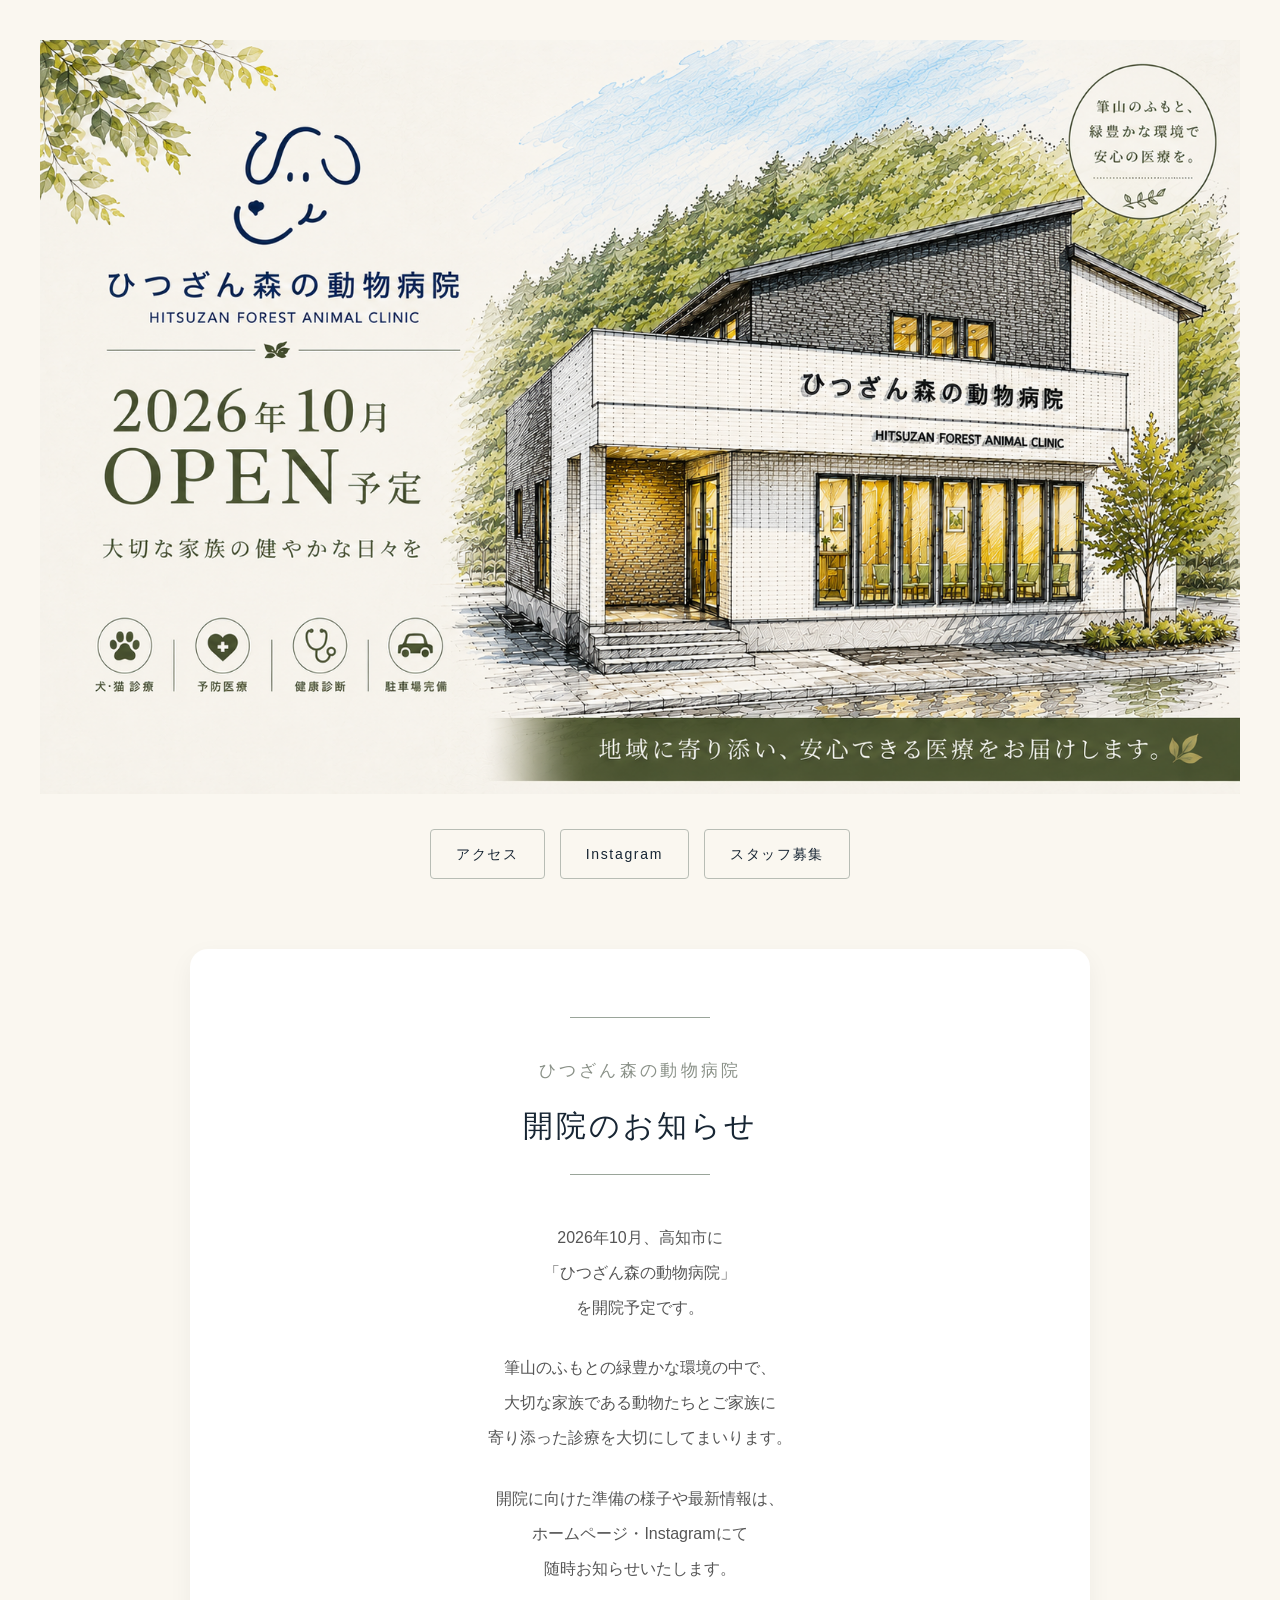
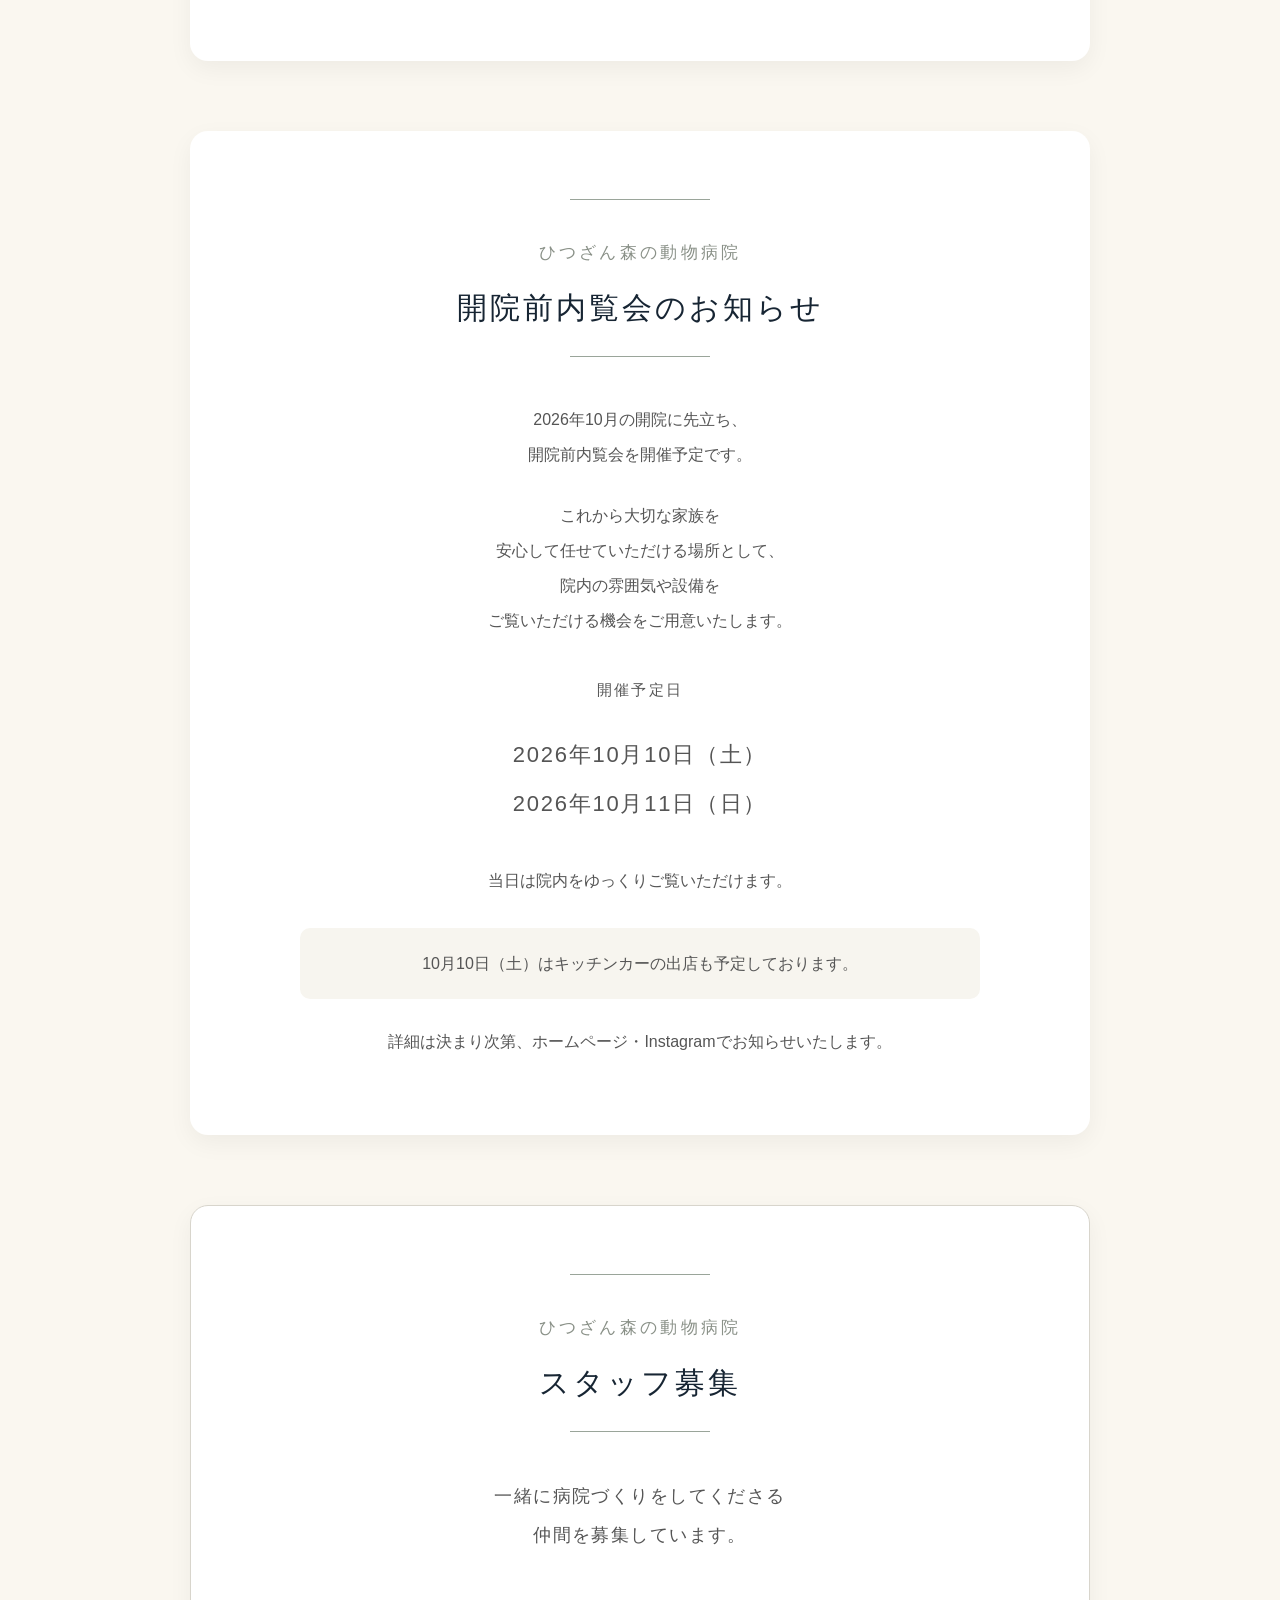
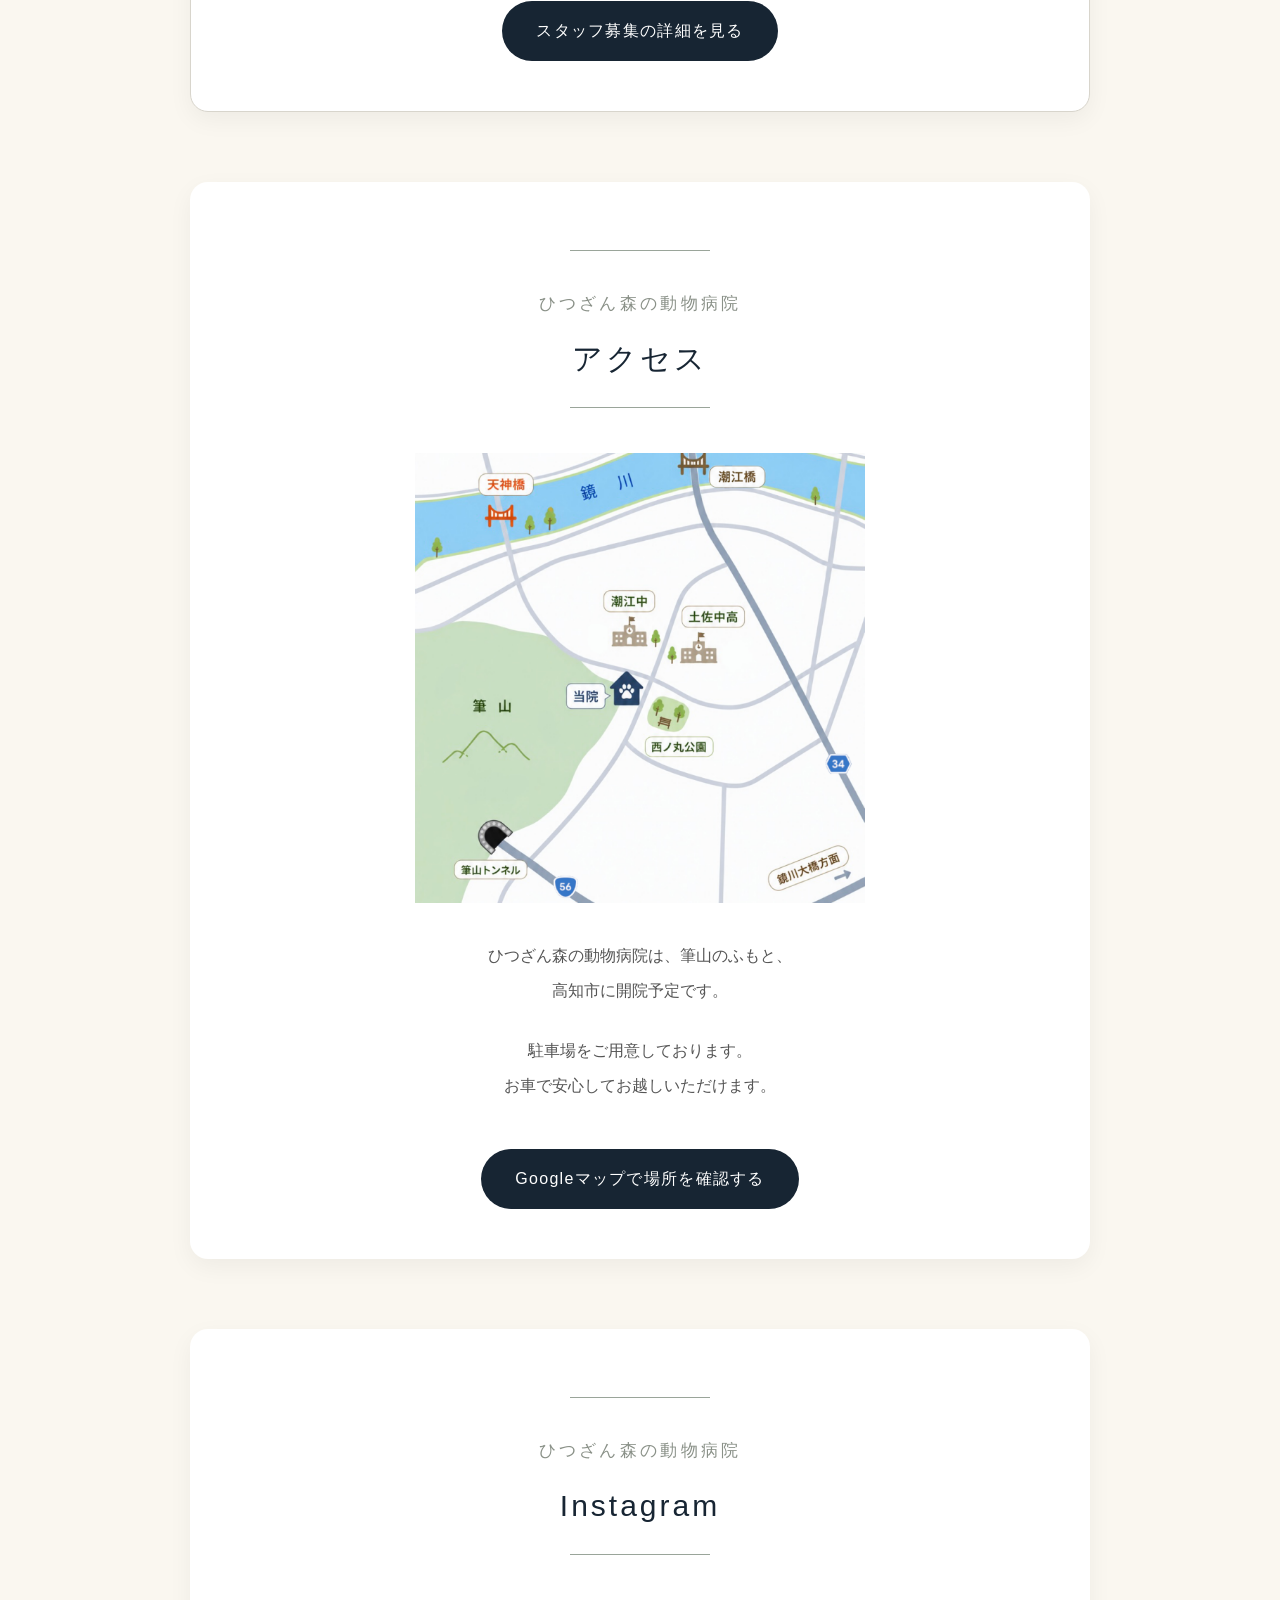
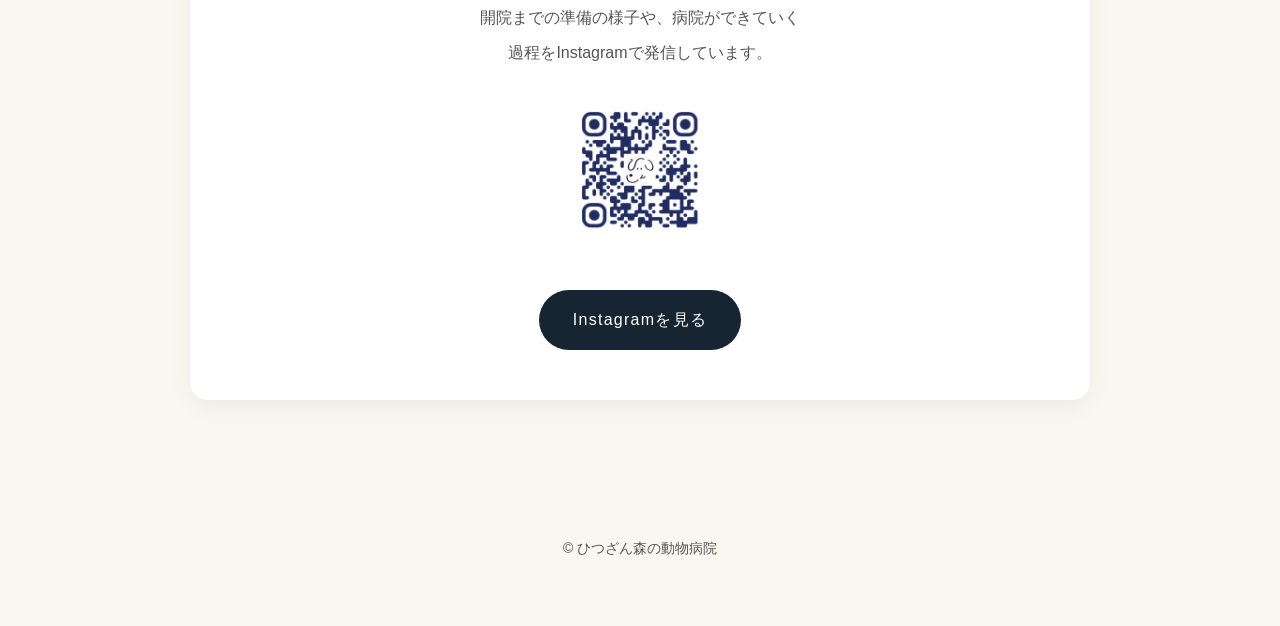
==== index.html @ b9ddb733 "ホームページ仮公開版完成" ====
<!DOCTYPE html>
<html lang="ja">

<head>

<meta charset="UTF-8">

<meta name="viewport" content="width=device-width, initial-scale=1.0">


<title>
ひつざん森の動物病院｜高知市の動物病院｜2026年10月開院予定
</title>


<link rel="stylesheet" href="style.css">
<link rel="icon" href="images/favicon.png">
<meta property="og:title" content="ひつざん森の動物病院｜2026年10月開院予定">

<meta property="og:description" content="筆山のふもとの緑豊かな環境の中で、大切な家族である動物たちとご家族に寄り添った診療を大切にしてまいります。">

<meta property="og:image" content="images/ogp.jpg">

<meta property="og:type" content="website">

<meta property="og:locale" content="ja_JP">
</head>



<body>



<!-- トップ画像 -->

<header class="hero">

<picture>

<source media="(max-width:768px)" srcset="images/hero-sp.jpg">

<img src="images/hero-pc.jpg" alt="ひつざん森の動物病院">

</picture>

</header>

<!-- クイックリンク -->

<div class="quick-links">

<a href="#access">

アクセス

</a>

<a href="#instagram">

Instagram

</a>


<a href="recruit.html">

スタッフ募集

</a>


</div>




<!-- 開院のお知らせ -->


<section class="section">


<h2>

<span class="clinic-name">
ひつざん森の動物病院
</span>

<br>

開院のお知らせ

</h2>



<p class="center-text">

2026年10月、高知市に<br>
「ひつざん森の動物病院」<br>
を開院予定です。

</p>


<p class="center-text">

筆山のふもとの緑豊かな環境の中で、<br>
大切な家族である動物たちとご家族に<br>
寄り添った診療を大切にしてまいります。

</p>


<p class="center-text">
開院に向けた準備の様子や最新情報は、<br>
ホームページ・Instagramにて<br>
随時お知らせいたします。
</p>


</section>








<!-- 内覧会 -->


<section class="section">


<h2>

<span class="clinic-name">
ひつざん森の動物病院
</span>

<br>

開院前内覧会のお知らせ

</h2>



<p class="center-text">

2026年10月の開院に先立ち、<br>
開院前内覧会を開催予定です。

</p>


<p class="center-text">

これから大切な家族を<br>
安心して任せていただける場所として、<br>
院内の雰囲気や設備を<br>
ご覧いただける機会をご用意いたします。

</p>



<div class="event-date">

<p class="date-title">
開催予定日
</p>

<p class="date">

2026年10月10日（土）

<br>

2026年10月11日（日）

</p>

</div>



<p class="center-text">
当日は院内をゆっくりご覧いただけます。
</p>



<p class="event-note">
10月10日（土）はキッチンカーの出店も予定しております。
</p>



<p class="center-text">
詳細は決まり次第、ホームページ・Instagramでお知らせいたします。
</p>


</section>









<!-- スタッフ募集 -->


<section class="section recruit" id="recruit">


<h2>

<span class="clinic-name">
ひつざん森の動物病院
</span>

<br>

スタッフ募集

</h2>



<p class="recruit-message">

一緒に病院づくりをしてくださる<br>
仲間を募集しています。

</p>



<a href="recruit.html" class="button">

スタッフ募集の詳細を見る

</a>


</section>







<!-- アクセス -->


<section class="section access" id="access">

<h2>

<span class="clinic-name">
ひつざん森の動物病院
</span>

<br>

アクセス

</h2>



<div class="access-map">

<img src="images/map.png" alt="ひつざん森の動物病院アクセス">

</div>



<p class="access-text">

ひつざん森の動物病院は、筆山のふもと、<br>
高知市に開院予定です。

</p>



<p class="parking-text">

駐車場をご用意しております。<br>
お車で安心してお越しいただけます。

</p>


<div class="access-button">

<a href="GoogleマップURL" target="_blank" class="button">

Googleマップで場所を確認する

</a>

</div>



</section>









<!-- Instagram -->


<section class="section instagram" id="instagram">


<h2>

<span class="clinic-name">
ひつざん森の動物病院
</span>

<br>

Instagram

</h2>



<p class="instagram-text">

開院までの準備の様子や、病院ができていく<br>
過程をInstagramで発信しています。

</p>



<div class="instagram-qr">

<img src="images/instagram-qr.png" alt="ひつざん森の動物病院 Instagram">

</div>



<a href="https://www.instagram.com/hitsuzan.forest.ac/" target="_blank" class="button">

Instagramを見る

</a>



</section>









<footer>


<p>
© ひつざん森の動物病院
</p>


</footer>



</body>


</html>
---- style.css ----
/* =================================
   ひつざん森の動物病院
   仮ホームページ Ver.4
================================= */


/* ---------- 基本設定 ---------- */

* {
    box-sizing: border-box;
}


body {

    margin: 0;

    padding: 0;

    color: #555555;

    background-color: #faf7f0;


    font-family:
        "Noto Sans JP",
        "Hiragino Kaku Gothic ProN",
        sans-serif;


    line-height: 2;

}



/* ---------- トップ画像 ---------- */


.hero {

    width: 100%;

    max-width: 1200px;

    margin: 40px auto 0;

}


.hero img {

    width: 100%;

    height: auto;

    display: block;

}




/* ---------- カード ---------- */


.section {

    max-width: 900px;

    margin: 70px auto;


    padding: 50px 45px;


    background-color: #ffffff;


    border-radius:18px;


    box-shadow:
    0 8px 25px rgba(0,0,0,0.05);

}





/* ---------- 見出し ---------- */


.section h2 {


    position:relative;


    margin-top:0;

    margin-bottom:45px;


    color:#172533;


    font-size:30px;


    font-weight:500;


    letter-spacing:0.1em;


    text-align:center;


}



.clinic-name {


    display:inline-block;


    font-size:0.55em;


    letter-spacing:0.2em;


    color:#8a9188;


    margin-bottom:8px;


}



/* 見出し線 */

.section h2::before,
.section h2::after {


    content:"";


    display:block;


    width:140px;


    height:1px;


    background-color:#9aa59a;


    margin:18px auto;


}





/* ---------- 本文 ---------- */


.section p {


    max-width:680px;


    margin-left:auto;

    margin-right:auto;


    margin-bottom:25px;


    color:#555555;


    line-height:2.2;


}





/* 中央寄せ文章 */

.center-text {


    text-align:center;


}





/* ---------- 日付など ---------- */


.event-date {


    text-align:center;


    margin:35px 0;


}


.date-title {


    color:#8a9188;


    font-size:15px;


    letter-spacing:0.15em;


}



.date {


    color:#172533;


    font-size:22px;


    line-height:2;


    letter-spacing:0.08em;


}




.event-note {


    padding:18px;


    margin-top:30px;


    text-align:center;


    background-color:#f7f5ef;


    border-radius:10px;


}





/* ---------- 地図 ---------- */


.section img {


    width:70%;


    max-width:450px;


    height:auto;


    display:block;


    margin:35px auto;


}


.access-text,
.parking-text {


    text-align:center;


}




/* ---------- ボタン ---------- */


.button {


    display:inline-block;


    padding:14px 34px;


    margin-top:20px;


    background-color:#172533;


    color:white;


    text-decoration:none;


    border-radius:40px;


    letter-spacing:0.08em;


}



.access-button {


    text-align:center;


}




/* ---------- スタッフ募集 ---------- */


.recruit {


    border:1px solid #d8d5cc;


    text-align:center;


}



.recruit-message {


    font-size:18px;


    color:#172533;


    letter-spacing:0.08em;


}



/* ---------- Instagram ---------- */


.instagram {


    text-align:center;


}


.instagram-qr img {


    width:150px;


    max-width:45%;


    display:block;


    margin:25px auto;


}




/* ---------- フッター ---------- */


footer {


    text-align:center;


    padding:50px 20px;


    color:#555;


    font-size:14px;


}





/* ---------- スマホ ---------- */


@media screen and (max-width:768px){


.hero {

    margin-top:20px;

}



.section {


    margin:40px 15px;


    padding:35px 25px;


    border-radius:14px;


}



.section h2 {


    font-size:24px;


    letter-spacing:0.08em;


}



.clinic-name {


    font-size:0.55em;


}



.section h2::before,
.section h2::after {


    width:90px;


}



.section p {


    font-size:15px;


}



.section img {


    width:90%;


}



.button {


    width:100%;


    text-align:center;


}



.instagram-qr img {


    width:120px;


}


}

/* recruitページ */

.recruit-header {

    text-align:center;

    padding:35px 20px 10px;

}


.recruit-header h1 {

    color:#172533;

    font-size:24px;

    font-weight:400;

    letter-spacing:0.15em;

    margin-bottom:10px;

}



.recruit-body {

    max-width:680px;

    margin:0 auto;

}



.recruit-body ul {

    padding-left:25px;

}



.recruit-body li {

    margin-bottom:15px;

}



.recruit-contact {

    text-align:center;

}

/* スマホ専用改行 */

.sp-only {

    display:none;

}


@media screen and (max-width:768px){


    .sp-only {

        display:inline;

    }


}

.recruit-intro h2 {

    margin-top:20px;

    font-size:32px;

}

@media screen and (max-width:768px){

    .recruit-intro h2 {

        font-size:24px;

    }

}

.recruit-header {

    margin-bottom:0;

}


.recruit-intro {

    margin-top:20px;

}

/* トップクイックリンク */

.quick-links {

    display:flex;

    justify-content:center;

    gap:15px;

    margin:35px auto 50px;

    flex-wrap:wrap;

}



.quick-links a {

    display:block;

    padding:10px 25px;

    border:1px solid #b8bdb5;

    border-radius:4px;

    text-decoration:none;

    color:#172533;

    letter-spacing:0.12em;

    background:transparent;

    font-size:14px;

    text-align:center;

}



.quick-links a:hover {

    background-color:#f5f3ed;

}



/* スマホ */

@media screen and (max-width:768px){

.quick-links {

    flex-wrap:nowrap;

    gap:8px;

}


.quick-links a {

    padding:9px 10px;

    font-size:12px;

    flex:1;

}

}
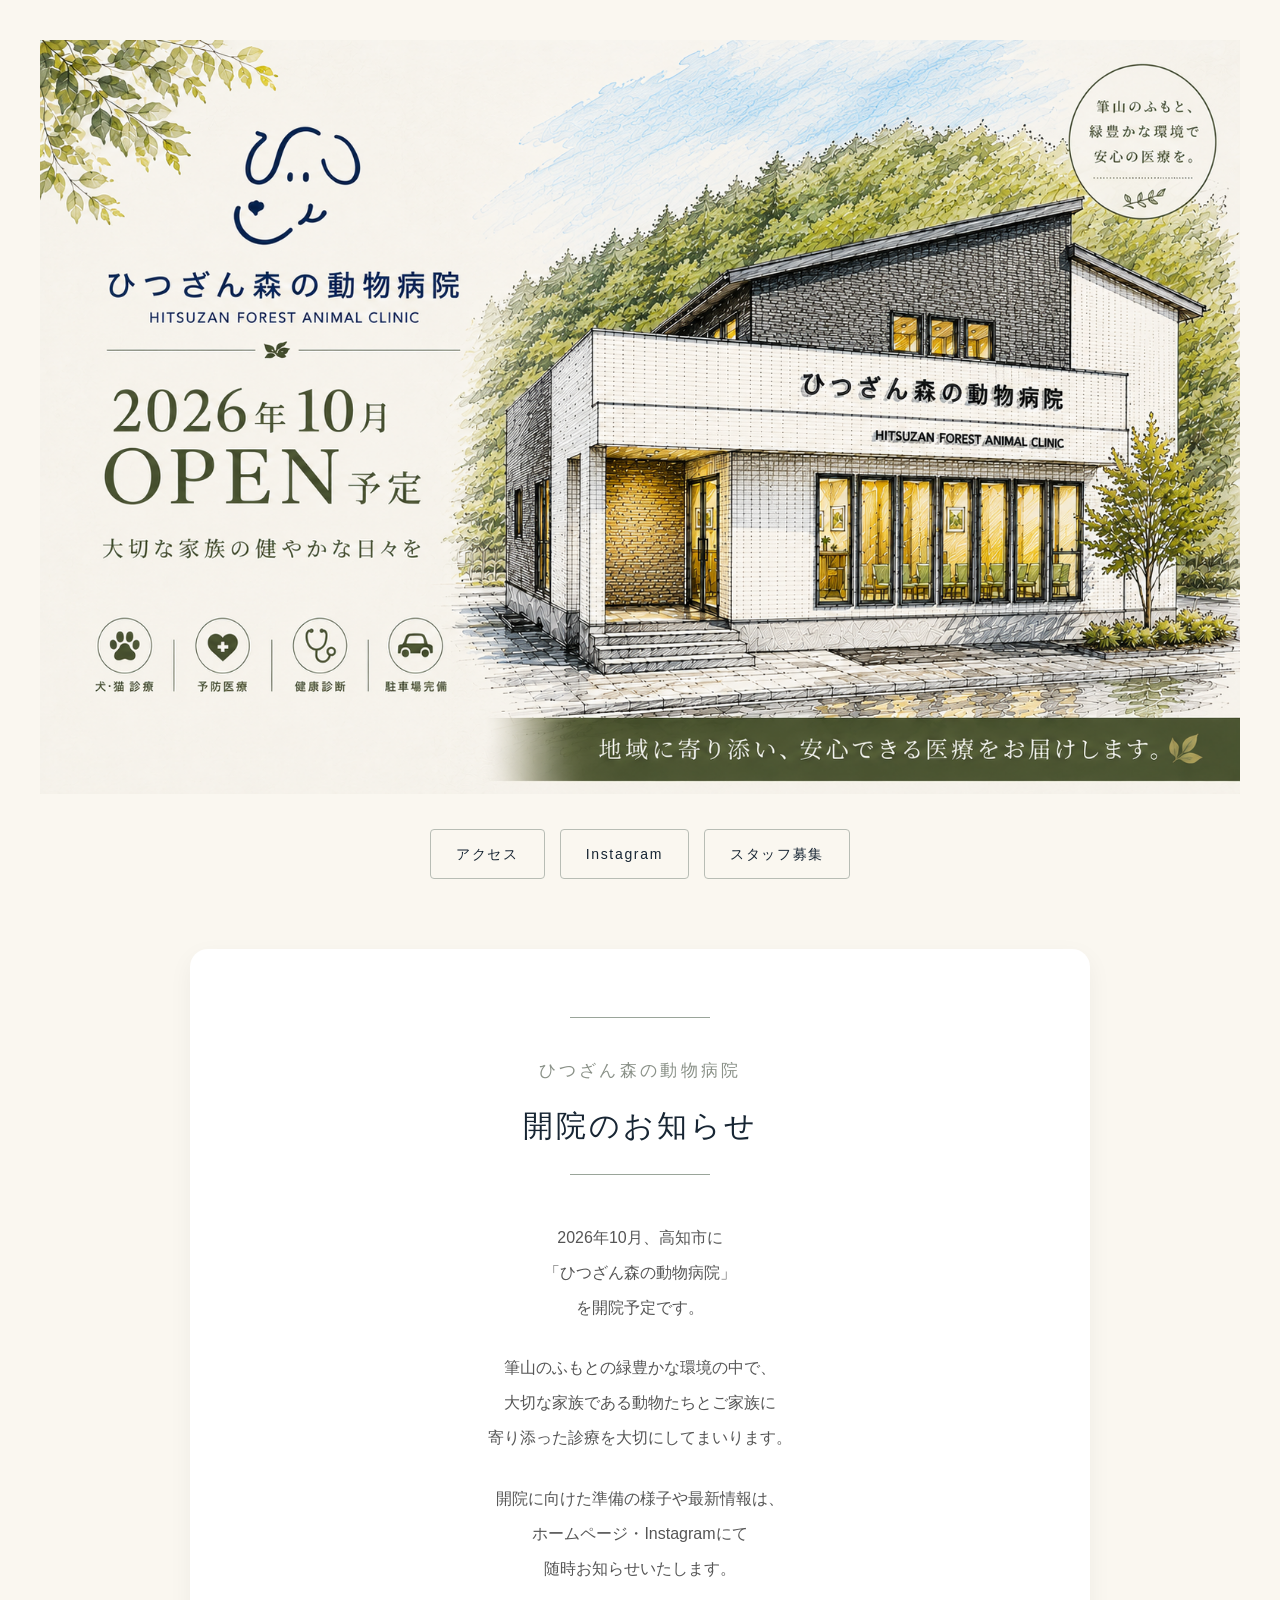
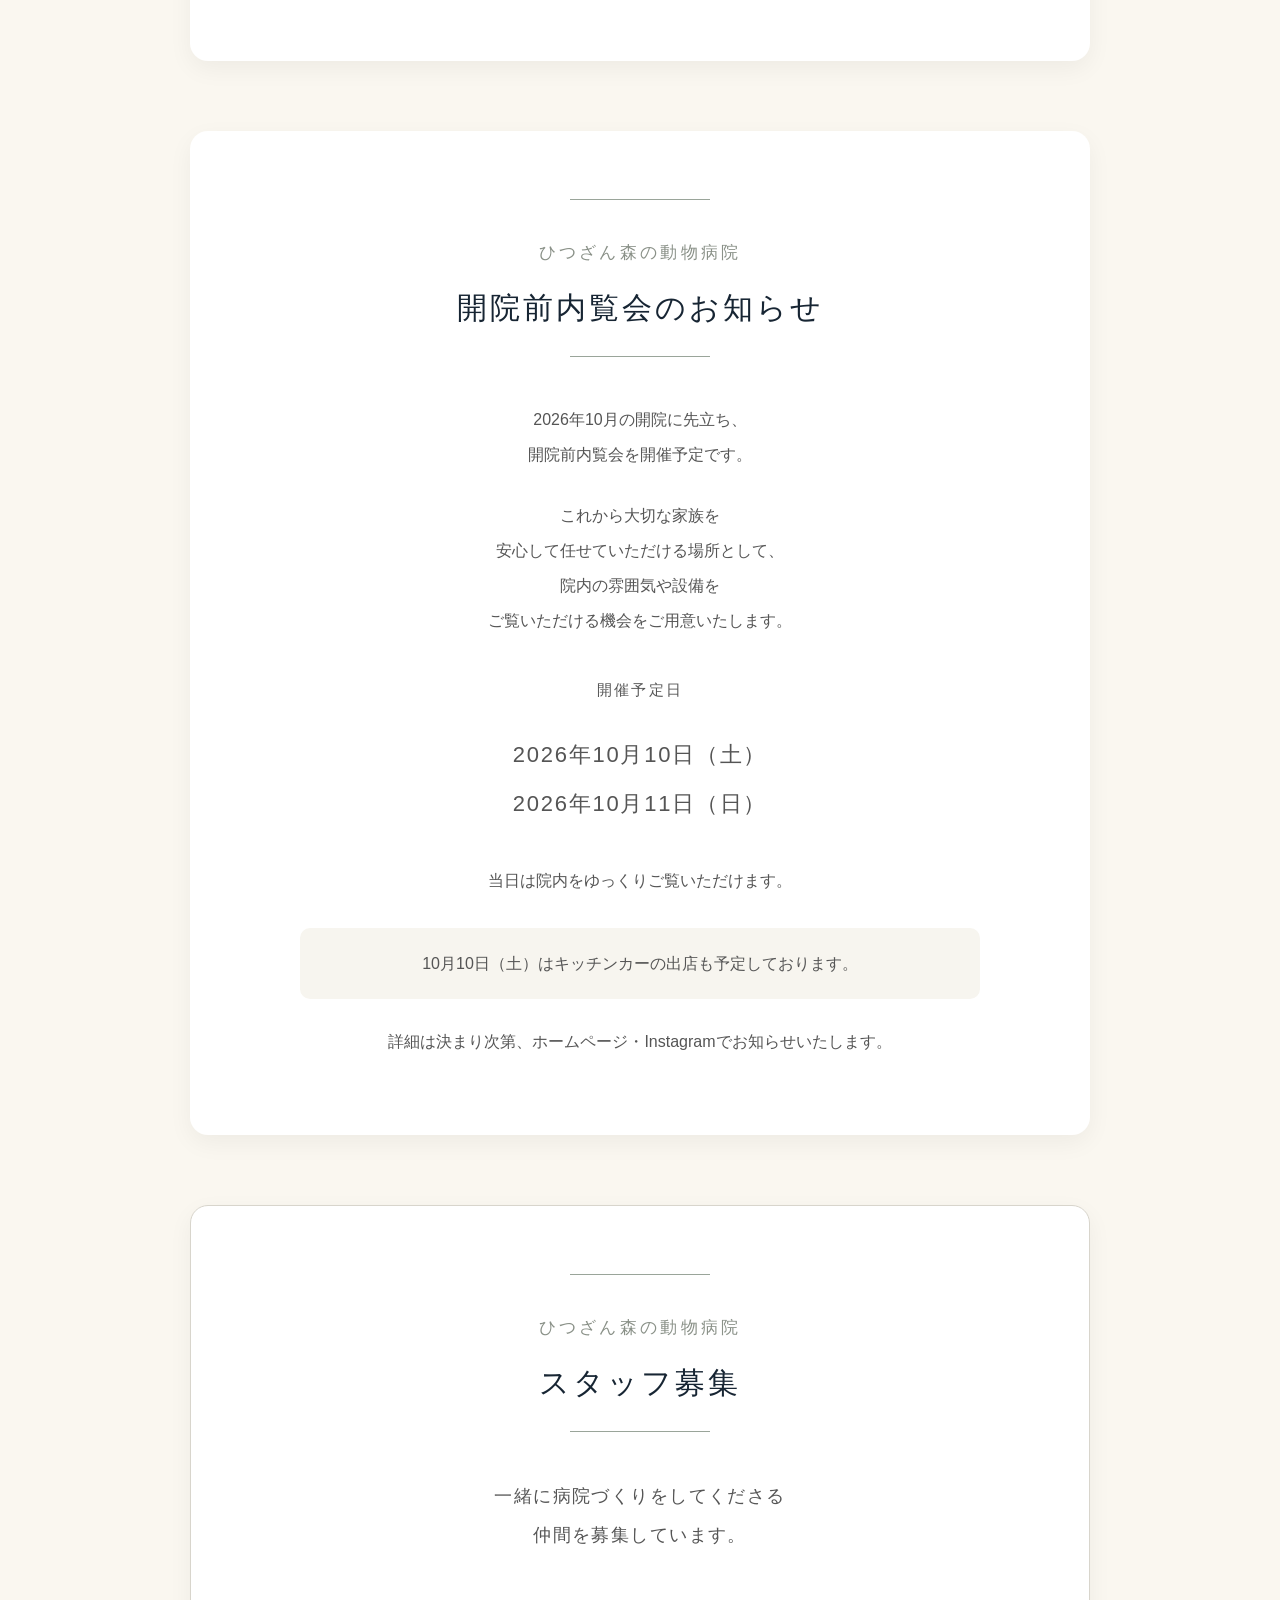
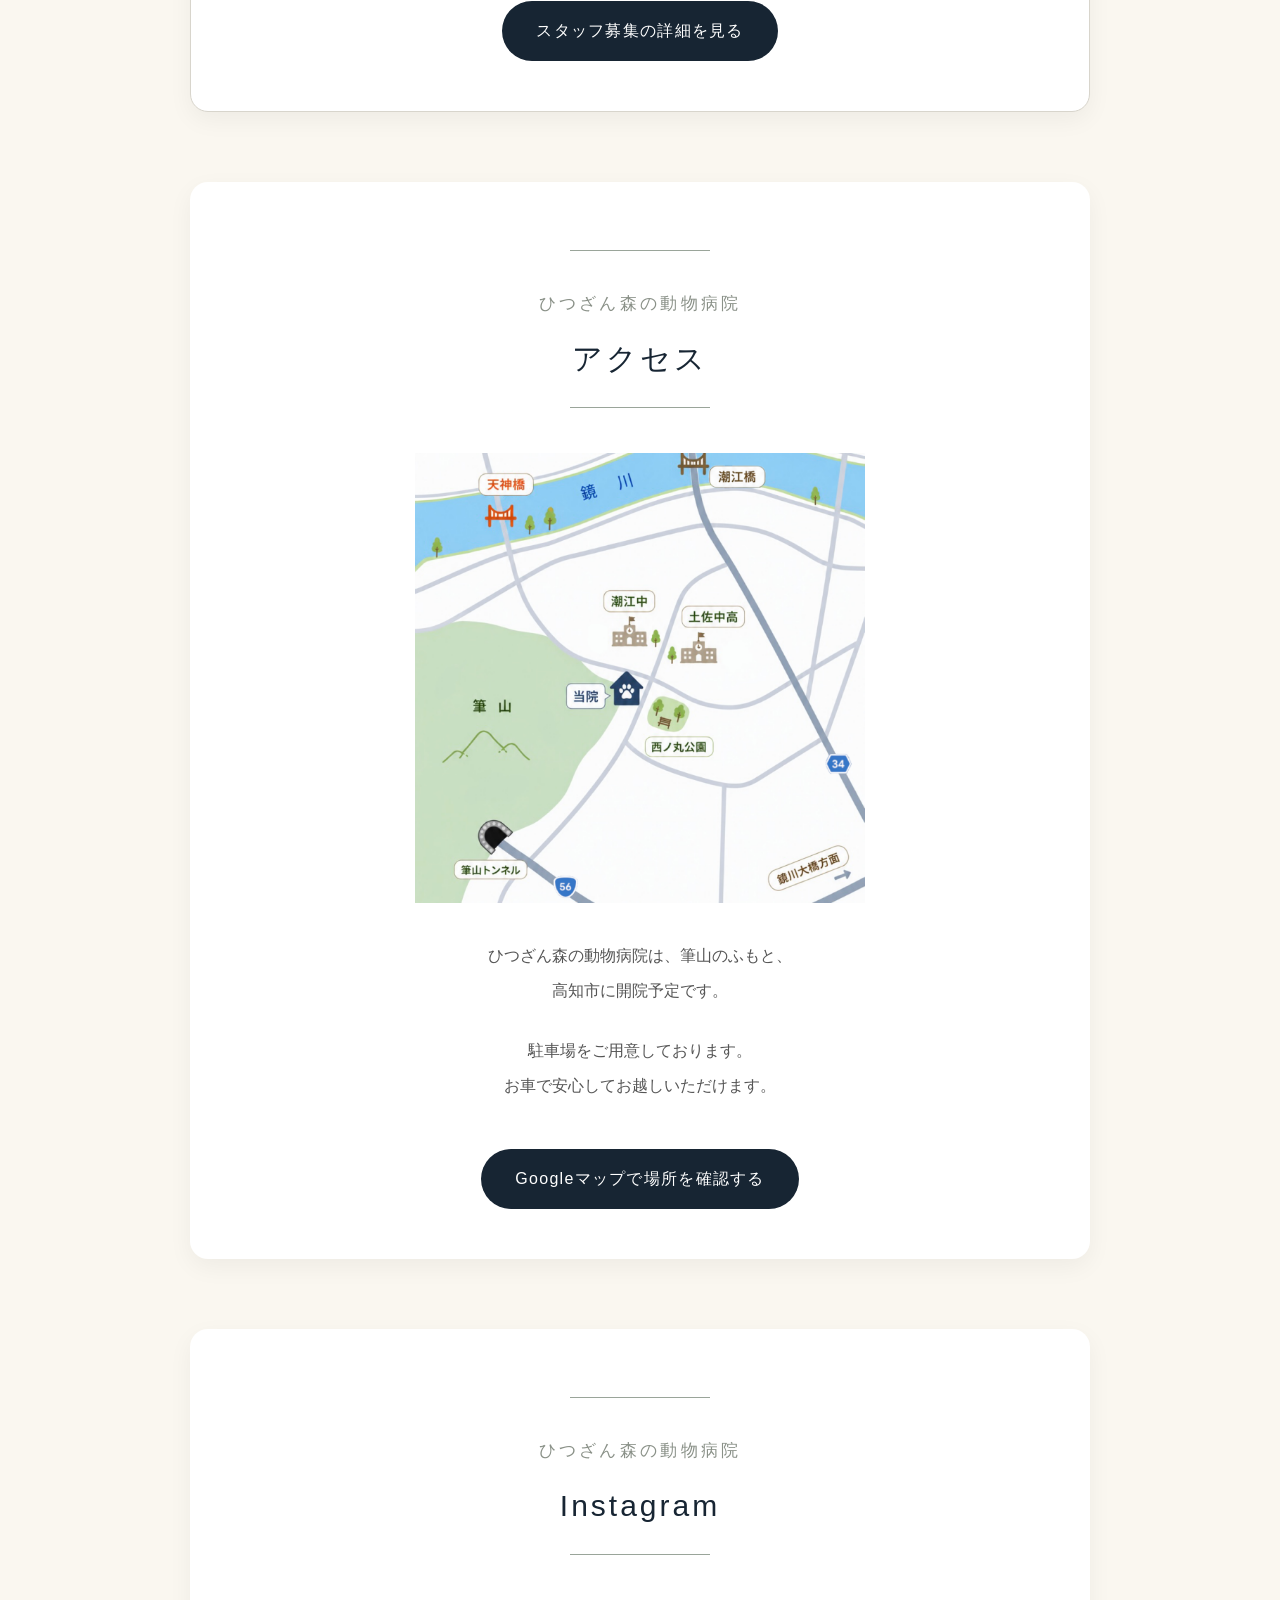
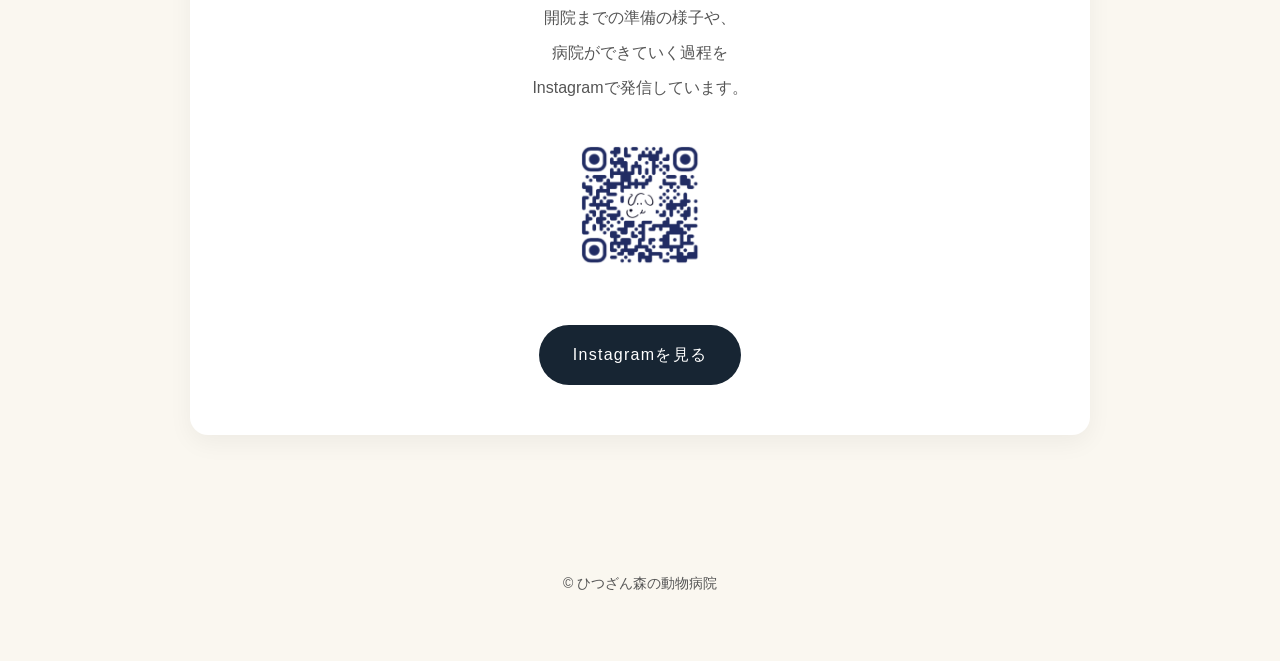
==== commit 47bed02f: "インスタ改行訂正" ====
--- a/index.html
+++ b/index.html
@@ -12,9 +12,19 @@
 ひつざん森の動物病院｜高知市の動物病院｜2026年10月開院予定
 </title>
 
-
+<!-- Google tag (gtag.js) -->
+<script async src="https://www.googletagmanager.com/gtag/js?id=G-FHLHRVP0L9"></script>
+<script>
+  window.dataLayer = window.dataLayer || [];
+  function gtag(){dataLayer.push(arguments);}
+  gtag('js', new Date());
+
+  gtag('config', 'G-FHLHRVP0L9');
+</script>
 <link rel="stylesheet" href="style.css">
 <link rel="icon" href="images/favicon.png">
+<link rel="apple-touch-icon" href="images/apple-touch-icon.png">
+<link rel="manifest" href="manifest.json">
 <meta property="og:title" content="ひつざん森の動物病院｜2026年10月開院予定">
 
 <meta property="og:description" content="筆山のふもとの緑豊かな環境の中で、大切な家族である動物たちとご家族に寄り添った診療を大切にしてまいります。">
@@ -305,7 +315,7 @@
 
 <div class="access-button">
 
-<a href="GoogleマップURL" target="_blank" class="button">
+<a href="https://maps.app.goo.gl/efNn99AG3ouHoB1z9?g_st=ic" target="_blank" class="button">
 
 Googleマップで場所を確認する
 
@@ -347,8 +357,9 @@
 
 <p class="instagram-text">
 
-開院までの準備の様子や、病院ができていく<br>
-過程をInstagramで発信しています。
+開院までの準備の様子や、<br>
+病院ができていく過程を<br>
+Instagramで発信しています。
 
 </p>
 
--- a/style.css
+++ b/style.css
@@ -1,6 +1,6 @@
 /* =================================
    ひつざん森の動物病院
-   仮ホームページ Ver.4
+   style.css 整理版
 ================================= */
 
 
@@ -14,20 +14,16 @@
 body {
 
     margin: 0;
-
     padding: 0;
 
     color: #555555;
-
     background-color: #faf7f0;
-
 
     font-family:
         "Noto Sans JP",
         "Hiragino Kaku Gothic ProN",
         sans-serif;
 
-
     line-height: 2;
 
 }
@@ -36,11 +32,9 @@
 
 /* ---------- トップ画像 ---------- */
 
-
 .hero {
 
     width: 100%;
-
     max-width: 1200px;
 
     margin: 40px auto 0;
@@ -51,7 +45,6 @@
 .hero img {
 
     width: 100%;
-
     height: auto;
 
     display: block;
@@ -60,7 +53,6 @@
 
 
 
-
 /* ---------- カード ---------- */
 
 
@@ -70,22 +62,16 @@
 
     margin: 70px auto;
 
-
     padding: 50px 45px;
 
-
     background-color: #ffffff;
 
-
-    border-radius:18px;
-
+    border-radius: 18px;
 
     box-shadow:
-    0 8px 25px rgba(0,0,0,0.05);
-
-}
-
-
+        0 8px 25px rgba(0,0,0,0.05);
+
+}
 
 
 
@@ -94,29 +80,20 @@
 
 .section h2 {
 
-
-    position:relative;
-
-
-    margin-top:0;
-
-    margin-bottom:45px;
-
-
-    color:#172533;
-
-
-    font-size:30px;
-
-
-    font-weight:500;
-
-
-    letter-spacing:0.1em;
-
-
-    text-align:center;
-
+    position: relative;
+
+    margin-top: 0;
+    margin-bottom: 45px;
+
+    color: #172533;
+
+    font-size: 30px;
+
+    font-weight: 500;
+
+    letter-spacing: 0.1em;
+
+    text-align: center;
 
 }
 
@@ -124,24 +101,17 @@
 
 .clinic-name {
 
-
-    display:inline-block;
-
-
-    font-size:0.55em;
-
-
-    letter-spacing:0.2em;
-
-
-    color:#8a9188;
-
-
-    margin-bottom:8px;
-
-
-}
-
+    display: inline-block;
+
+    font-size: 0.55em;
+
+    letter-spacing: 0.2em;
+
+    color: #8a9188;
+
+    margin-bottom: 8px;
+
+}
 
 
 /* 見出し線 */
@@ -149,28 +119,19 @@
 .section h2::before,
 .section h2::after {
 
-
-    content:"";
-
-
-    display:block;
-
-
-    width:140px;
-
-
-    height:1px;
-
-
-    background-color:#9aa59a;
-
-
-    margin:18px auto;
-
-
-}
-
-
+    content: "";
+
+    display: block;
+
+    width: 140px;
+
+    height: 1px;
+
+    background-color: #9aa59a;
+
+    margin: 18px auto;
+
+}
 
 
 
@@ -179,70 +140,49 @@
 
 .section p {
 
-
-    max-width:680px;
-
-
-    margin-left:auto;
-
-    margin-right:auto;
-
-
-    margin-bottom:25px;
-
-
-    color:#555555;
-
-
-    line-height:2.2;
-
-
-}
-
-
-
-
-
-/* 中央寄せ文章 */
+    max-width: 680px;
+
+    margin-left: auto;
+    margin-right: auto;
+
+    margin-bottom: 25px;
+
+    color: #555555;
+
+    line-height: 2.2;
+
+}
+
+
 
 .center-text {
 
-
-    text-align:center;
-
-
-}
-
-
-
-
-
-/* ---------- 日付など ---------- */
+    text-align: center;
+
+}
+
+
+
+/* ---------- 日付 ---------- */
 
 
 .event-date {
 
-
-    text-align:center;
-
-
-    margin:35px 0;
-
-
-}
+    text-align: center;
+
+    margin: 35px 0;
+
+}
+
 
 
 .date-title {
 
-
-    color:#8a9188;
-
-
-    font-size:15px;
-
-
-    letter-spacing:0.15em;
-
+    color: #8a9188;
+
+    font-size: 15px;
+
+    letter-spacing: 0.15em;
 
 }
 
@@ -250,45 +190,31 @@
 
 .date {
 
-
-    color:#172533;
-
-
-    font-size:22px;
-
-
-    line-height:2;
-
-
-    letter-spacing:0.08em;
-
-
-}
-
+    color: #172533;
+
+    font-size: 22px;
+
+    line-height: 2;
+
+    letter-spacing: 0.08em;
+
+}
 
 
 
 .event-note {
 
-
-    padding:18px;
-
-
-    margin-top:30px;
-
-
-    text-align:center;
-
-
-    background-color:#f7f5ef;
-
-
-    border-radius:10px;
-
-
-}
-
-
+    padding: 18px;
+
+    margin-top: 30px;
+
+    text-align: center;
+
+    background-color: #f7f5ef;
+
+    border-radius: 10px;
+
+}
 
 
 
@@ -297,462 +223,465 @@
 
 .section img {
 
-
-    width:70%;
-
-
-    max-width:450px;
-
-
-    height:auto;
-
-
-    display:block;
-
-
-    margin:35px auto;
-
-
-}
+    width: 70%;
+
+    max-width: 450px;
+
+    height: auto;
+
+    display: block;
+
+    margin: 35px auto;
+
+}
+
 
 
 .access-text,
 .parking-text {
 
+    text-align: center;
+
+}
+
+/* ---------- ボタン ---------- */
+
+
+.button {
+
+    display: inline-block;
+
+    padding: 14px 34px;
+
+    margin-top: 20px;
+
+    background-color: #172533;
+
+    color: #ffffff;
+
+    text-decoration: none;
+
+    border-radius: 40px;
+
+    letter-spacing: 0.08em;
+
+    transition: 0.25s ease;
+
+    -webkit-tap-highlight-color: transparent;
+
+    -webkit-touch-callout: none;
+
+}
+
+
+
+.button:link,
+.button:visited {
+
+    color: #ffffff;
+
+    text-decoration: none;
+
+}
+
+
+
+.button:hover {
+
+    opacity: 0.85;
+
+    transform: translateY(-2px);
+
+}
+
+
+
+.button:active {
+
+    transform: translateY(0);
+
+}
+
+
+
+.access-button {
+
+    text-align: center;
+
+}
+
+
+
+/* ---------- スタッフ募集 ---------- */
+
+
+.recruit {
+
+    border: 1px solid #d8d5cc;
+
+    text-align: center;
+
+}
+
+
+
+.recruit-message {
+
+    font-size: 18px;
+
+    color: #172533;
+
+    letter-spacing: 0.08em;
+
+}
+
+
+
+/* ---------- Instagram ---------- */
+
+
+.instagram {
+
+    text-align: center;
+
+}
+
+
+
+.instagram-qr img {
+
+    width: 150px;
+
+    max-width: 45%;
+
+    display: block;
+
+    margin: 25px auto;
+
+}
+
+
+
+/* ---------- フッター ---------- */
+
+
+footer {
+
+    text-align: center;
+
+    padding: 50px 20px;
+
+    color: #555;
+
+    font-size: 14px;
+
+}
+
+
+
+/* ---------- recruitページ ---------- */
+
+
+.recruit-header {
+
+    text-align: center;
+
+    padding: 35px 20px 10px;
+
+}
+
+
+
+.recruit-header h1 {
+
+    color: #172533;
+
+    font-size: 24px;
+
+    font-weight: 400;
+
+    letter-spacing: 0.15em;
+
+    margin-bottom: 10px;
+
+}
+
+
+
+.recruit-body {
+
+    max-width: 680px;
+
+    margin: 0 auto;
+
+}
+
+
+
+.recruit-body ul {
+
+    padding-left: 25px;
+
+}
+
+
+
+.recruit-body li {
+
+    margin-bottom: 15px;
+
+}
+
+
+
+.recruit-contact {
+
+    text-align: center;
+
+}
+
+/* ---------- メール注意書き ---------- */
+
+.mail-note {
+
+    margin-top: 20px;
+
+    text-align: center;
+
+    color: #888888;
+
+    font-size: 13px;
+
+    line-height: 1.8;
+
+}
+
+/* スマホ専用改行 */
+
+.sp-only {
+
+    display: none;
+
+}
+
+
+/* ---------- スマホ ---------- */
+
+
+@media screen and (max-width:768px){
+
+
+    .hero {
+
+        margin-top:20px;
+
+    }
+
+
+
+    .section {
+
+        margin:40px 15px;
+
+        padding:35px 25px;
+
+        border-radius:14px;
+
+    }
+
+
+
+    .section h2 {
+
+        font-size:24px;
+
+        letter-spacing:0.08em;
+
+    }
+
+
+
+    .clinic-name {
+
+        font-size:0.55em;
+
+    }
+
+
+
+    .section h2::before,
+    .section h2::after {
+
+        width:90px;
+
+    }
+
+
+
+    .section p {
+
+        font-size:15px;
+
+    }
+
+
+
+    .section img {
+
+        width:90%;
+
+    }
+
+
+
+    .button {
+
+        width:100%;
+
+        text-align:center;
+
+    }
+
+
+
+    .instagram-qr img {
+
+        width:120px;
+
+    }
+
+
+
+}
+
+
+
+/* ---------- クイックリンク ---------- */
+
+
+.quick-links {
+
+    display:flex;
+
+    justify-content:center;
+
+    gap:15px;
+
+    margin:35px auto 50px;
+
+    flex-wrap:wrap;
+
+}
+
+
+
+.quick-links a {
+
+    display:block;
+
+    padding:10px 25px;
+
+    border:1px solid #b8bdb5;
+
+    border-radius:4px;
+
+    text-decoration:none;
+
+    color:#172533;
+
+    letter-spacing:0.12em;
+
+    background:transparent;
+
+    font-size:14px;
 
     text-align:center;
 
-
-}
-
-
-
-
-/* ---------- ボタン ---------- */
-
-
-.button {
-
-
+}
+
+
+
+.quick-links a:hover {
+
+    background-color:#f5f3ed;
+
+}
+
+
+
+/* ---------- クイックリンク スマホ ---------- */
+
+
+@media screen and (max-width:768px){
+
+
+    .quick-links {
+
+        flex-wrap:nowrap;
+
+        gap:8px;
+
+    }
+
+
+
+    .quick-links a {
+
+        padding:9px 10px;
+
+        font-size:12px;
+
+        flex:1;
+
+    }
+
+
+}
+
+
+
+/* ---------- recruitページ スマホ ---------- */
+
+
+@media screen and (max-width:768px){
+
+
+    .recruit-header h1 {
+
+        font-size:24px;
+
+    }
+
+
+
+    .recruit-intro h2 {
+
+        font-size:24px;
+
+    }
+
+
+}
+
+/* ---------- 戻るリンク ---------- */
+
+.back-home {
+    text-align:center;
+    margin:35px auto;
+}
+
+.back-home a {
     display:inline-block;
-
-
-    padding:14px 34px;
-
-
-    margin-top:20px;
-
-
-    background-color:#172533;
-
-
-    color:white;
-
-
+    padding:10px 25px;
+    border:1px solid #b8bdb5;
+    border-radius:4px;
     text-decoration:none;
-
-
-    border-radius:40px;
-
-
-    letter-spacing:0.08em;
-
-
-}
-
-
-
-.access-button {
-
-
-    text-align:center;
-
-
-}
-
-
-
-
-/* ---------- スタッフ募集 ---------- */
-
-
-.recruit {
-
-
-    border:1px solid #d8d5cc;
-
-
-    text-align:center;
-
-
-}
-
-
-
-.recruit-message {
-
-
-    font-size:18px;
-
-
     color:#172533;
-
-
-    letter-spacing:0.08em;
-
-
-}
-
-
-
-/* ---------- Instagram ---------- */
-
-
-.instagram {
-
-
-    text-align:center;
-
-
-}
-
-
-.instagram-qr img {
-
-
-    width:150px;
-
-
-    max-width:45%;
-
-
-    display:block;
-
-
-    margin:25px auto;
-
-
-}
-
-
-
-
-/* ---------- フッター ---------- */
-
-
-footer {
-
-
-    text-align:center;
-
-
-    padding:50px 20px;
-
-
-    color:#555;
-
-
+    letter-spacing:0.12em;
+    background:transparent;
     font-size:14px;
-
-
-}
-
-
-
-
-
-/* ---------- スマホ ---------- */
-
-
-@media screen and (max-width:768px){
-
-
-.hero {
-
-    margin-top:20px;
-
-}
-
-
-
-.section {
-
-
-    margin:40px 15px;
-
-
-    padding:35px 25px;
-
-
-    border-radius:14px;
-
-
-}
-
-
-
-.section h2 {
-
-
-    font-size:24px;
-
-
-    letter-spacing:0.08em;
-
-
-}
-
-
-
-.clinic-name {
-
-
-    font-size:0.55em;
-
-
-}
-
-
-
-.section h2::before,
-.section h2::after {
-
-
-    width:90px;
-
-
-}
-
-
-
-.section p {
-
-
-    font-size:15px;
-
-
-}
-
-
-
-.section img {
-
-
-    width:90%;
-
-
-}
-
-
-
-.button {
-
-
-    width:100%;
-
-
-    text-align:center;
-
-
-}
-
-
-
-.instagram-qr img {
-
-
-    width:120px;
-
-
-}
-
-
-}
-
-/* recruitページ */
-
-.recruit-header {
-
-    text-align:center;
-
-    padding:35px 20px 10px;
-
-}
-
-
-.recruit-header h1 {
-
-    color:#172533;
-
-    font-size:24px;
-
-    font-weight:400;
-
-    letter-spacing:0.15em;
-
-    margin-bottom:10px;
-
-}
-
-
-
-.recruit-body {
-
-    max-width:680px;
-
-    margin:0 auto;
-
-}
-
-
-
-.recruit-body ul {
-
-    padding-left:25px;
-
-}
-
-
-
-.recruit-body li {
-
-    margin-bottom:15px;
-
-}
-
-
-
-.recruit-contact {
-
-    text-align:center;
-
-}
-
-/* スマホ専用改行 */
-
-.sp-only {
-
-    display:none;
-
-}
-
-
-@media screen and (max-width:768px){
-
-
-    .sp-only {
-
-        display:inline;
-
-    }
-
-
-}
-
-.recruit-intro h2 {
-
-    margin-top:20px;
-
-    font-size:32px;
-
-}
-
-@media screen and (max-width:768px){
-
-    .recruit-intro h2 {
-
-        font-size:24px;
-
-    }
-
-}
-
-.recruit-header {
-
-    margin-bottom:0;
-
-}
-
-
-.recruit-intro {
-
-    margin-top:20px;
-
-}
-
-/* トップクイックリンク */
-
-.quick-links {
-
-    display:flex;
-
-    justify-content:center;
-
-    gap:15px;
-
-    margin:35px auto 50px;
-
-    flex-wrap:wrap;
-
-}
-
-
-
-.quick-links a {
-
-    display:block;
-
-    padding:10px 25px;
-
-    border:1px solid #b8bdb5;
-
-    border-radius:4px;
-
-    text-decoration:none;
-
-    color:#172533;
-
-    letter-spacing:0.12em;
-
-    background:transparent;
-
-    font-size:14px;
-
-    text-align:center;
-
-}
-
-
-
-.quick-links a:hover {
-
+}
+
+.back-home a:hover {
     background-color:#f5f3ed;
-
-}
-
-
-
-/* スマホ */
-
-@media screen and (max-width:768px){
-
-.quick-links {
-
-    flex-wrap:nowrap;
-
-    gap:8px;
-
-}
-
-
-.quick-links a {
-
-    padding:9px 10px;
-
-    font-size:12px;
-
-    flex:1;
-
-}
-
 }
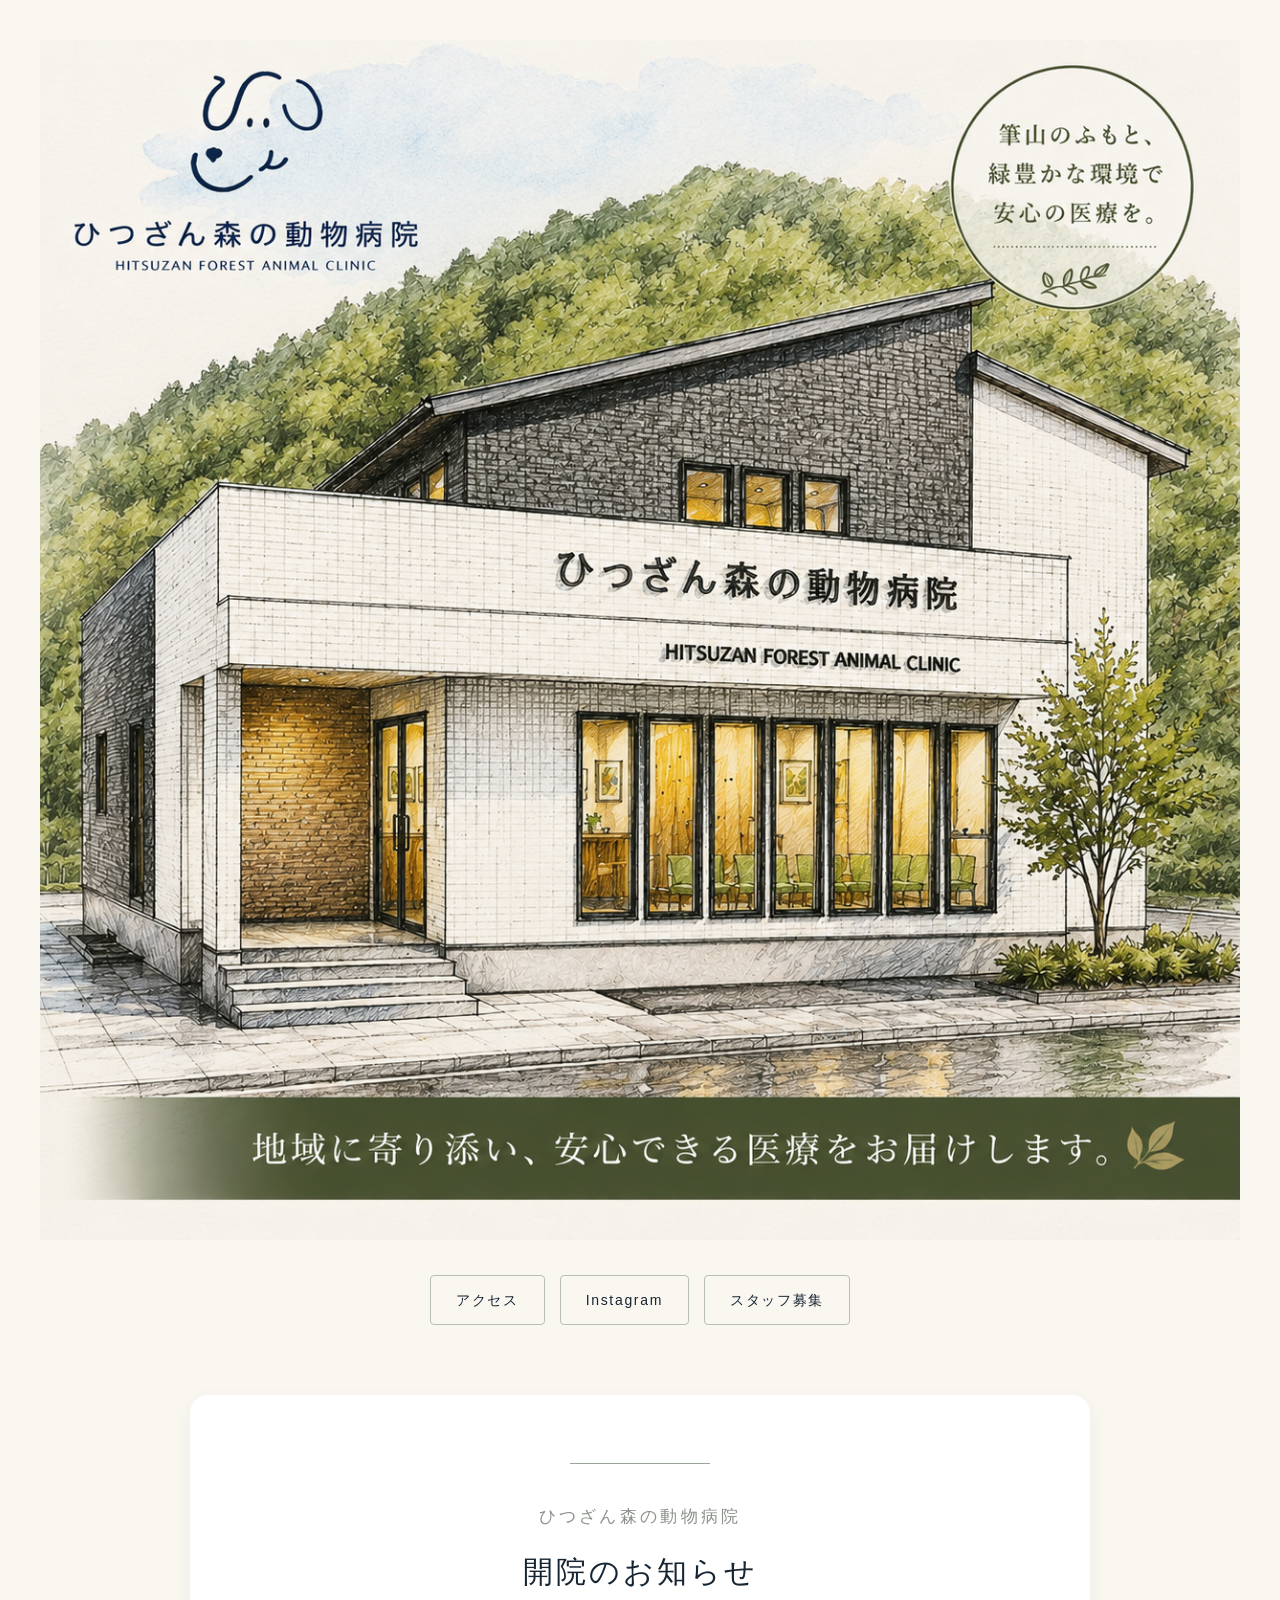
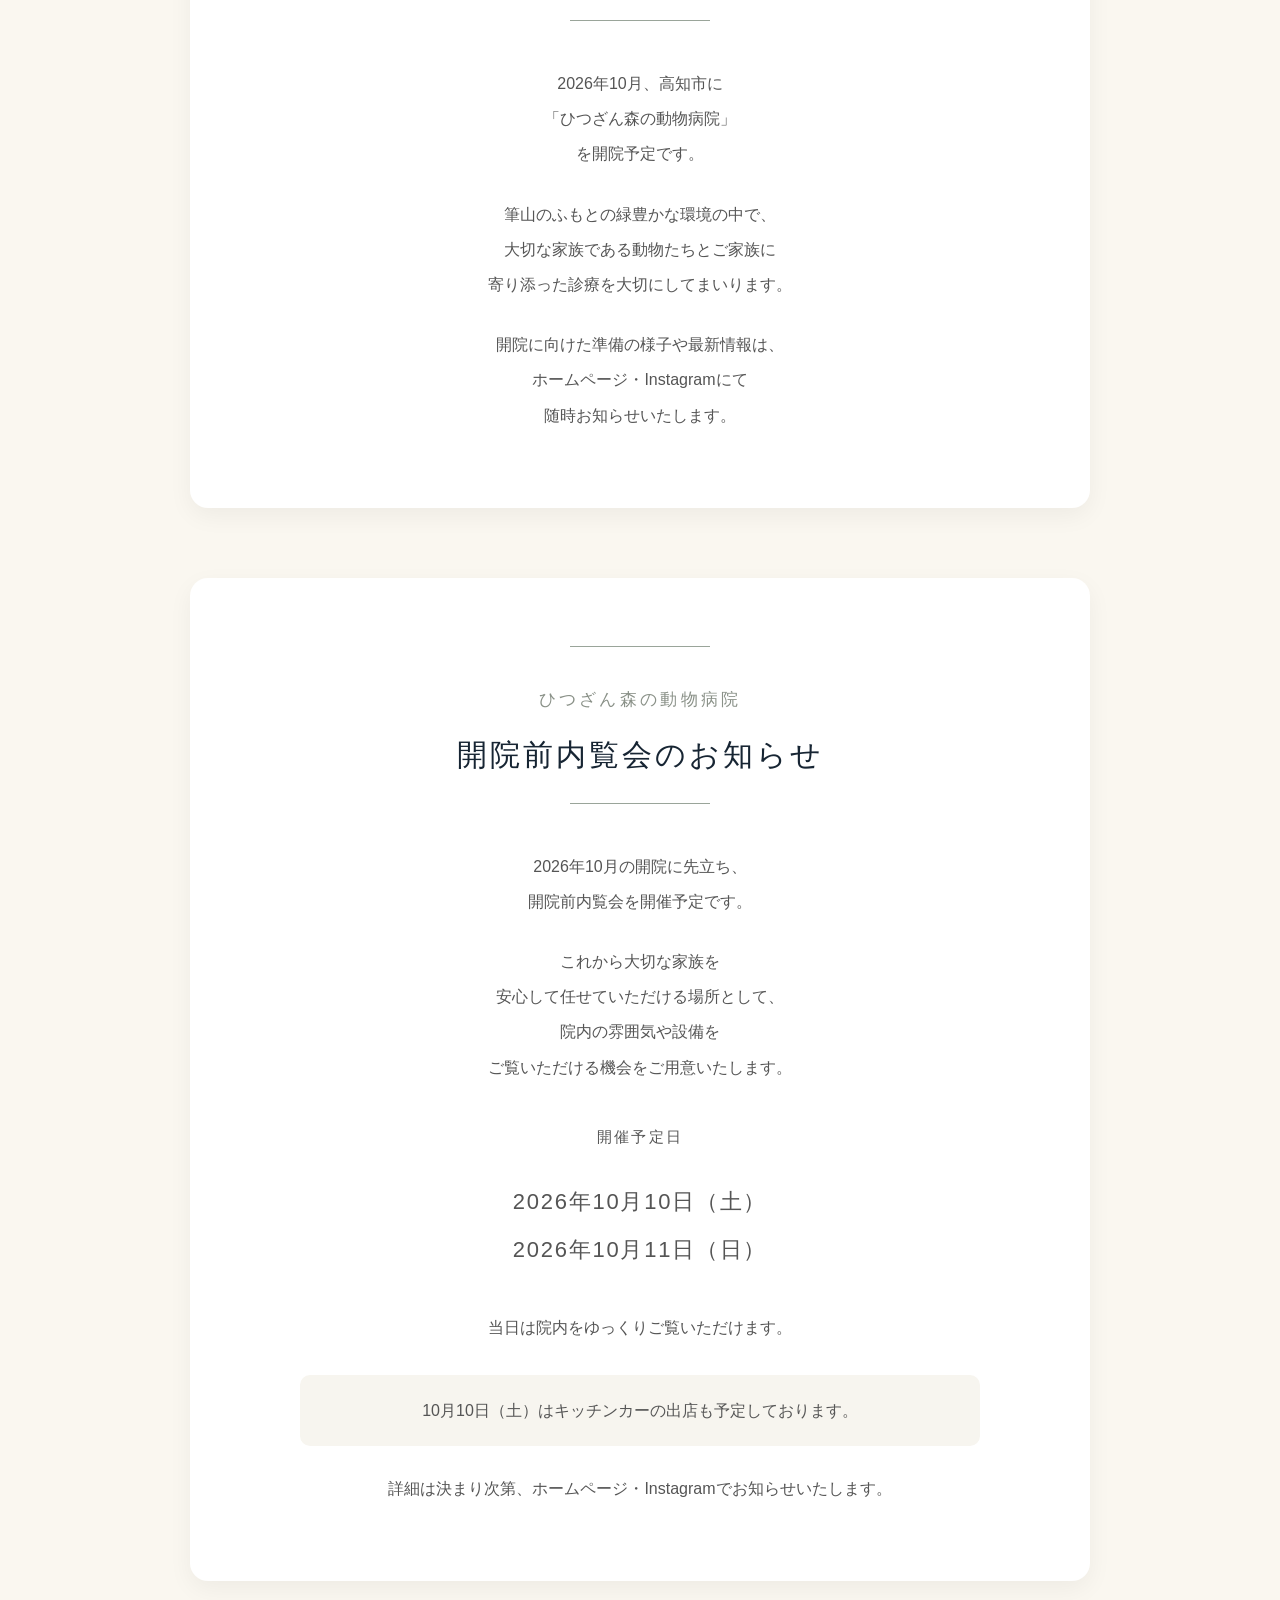
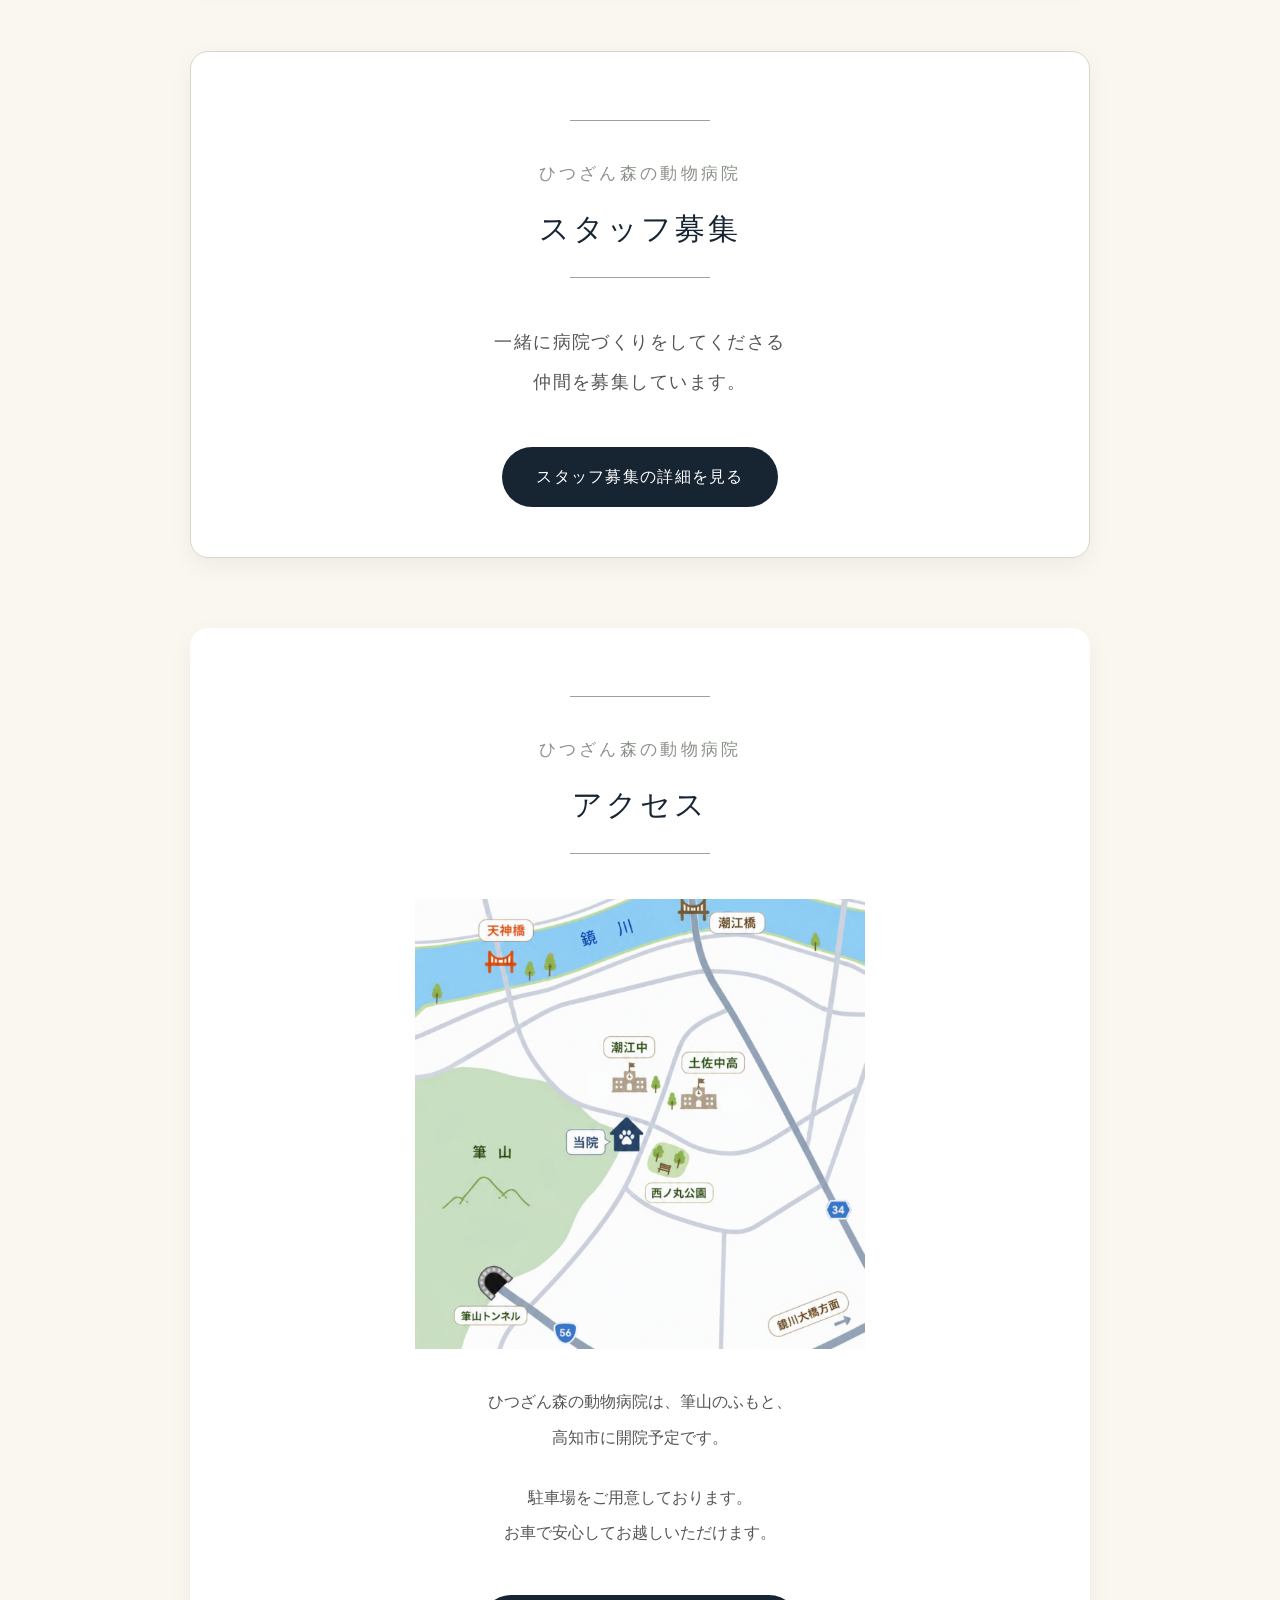
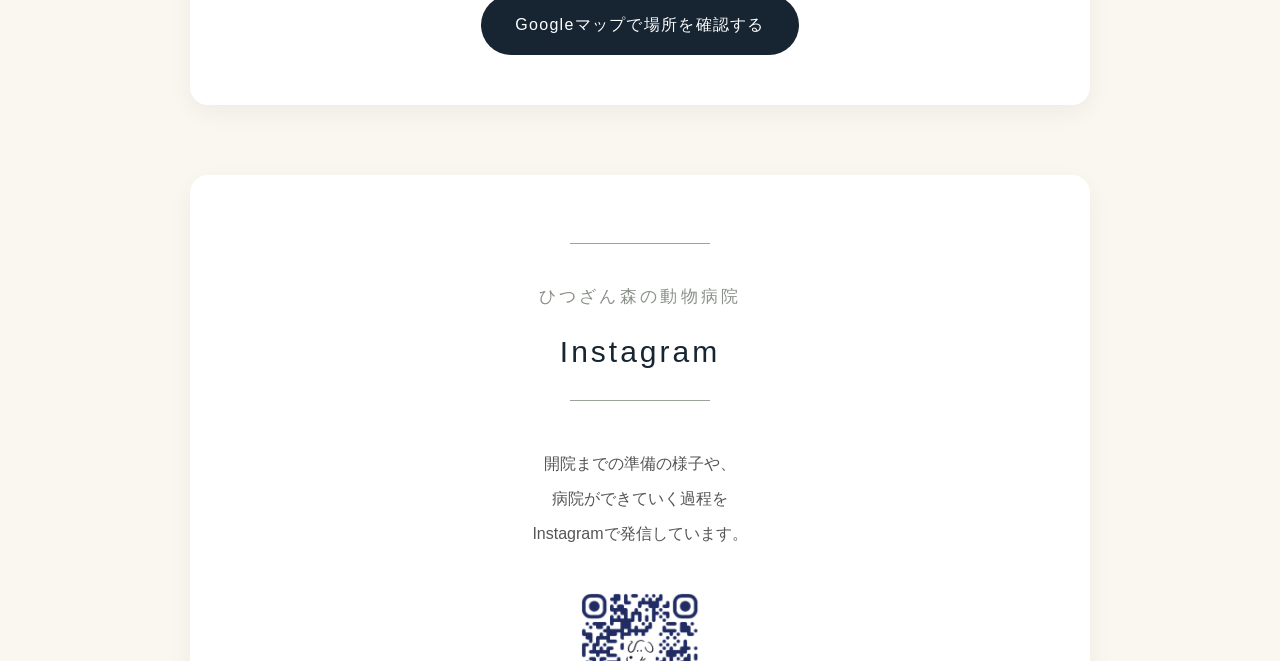
==== commit 0c23d1c3: "タグ更新" ====
--- a/index.html
+++ b/index.html
@@ -12,14 +12,16 @@
 ひつざん森の動物病院｜高知市の動物病院｜2026年10月開院予定
 </title>
 
+<link rel="canonical" href="https://hitsuzanmorino.com/">
+
 <!-- Google tag (gtag.js) -->
-<script async src="https://www.googletagmanager.com/gtag/js?id=G-FHLHRVP0L9"></script>
+<script async src="https://www.googletagmanager.com/gtag/js?id=G-Y7RP22H5C7"></script>
 <script>
   window.dataLayer = window.dataLayer || [];
   function gtag(){dataLayer.push(arguments);}
   gtag('js', new Date());
 
-  gtag('config', 'G-FHLHRVP0L9');
+  gtag('config', 'G-Y7RP22H5C7');
 </script>
 <link rel="stylesheet" href="style.css">
 <link rel="icon" href="images/favicon.png">
